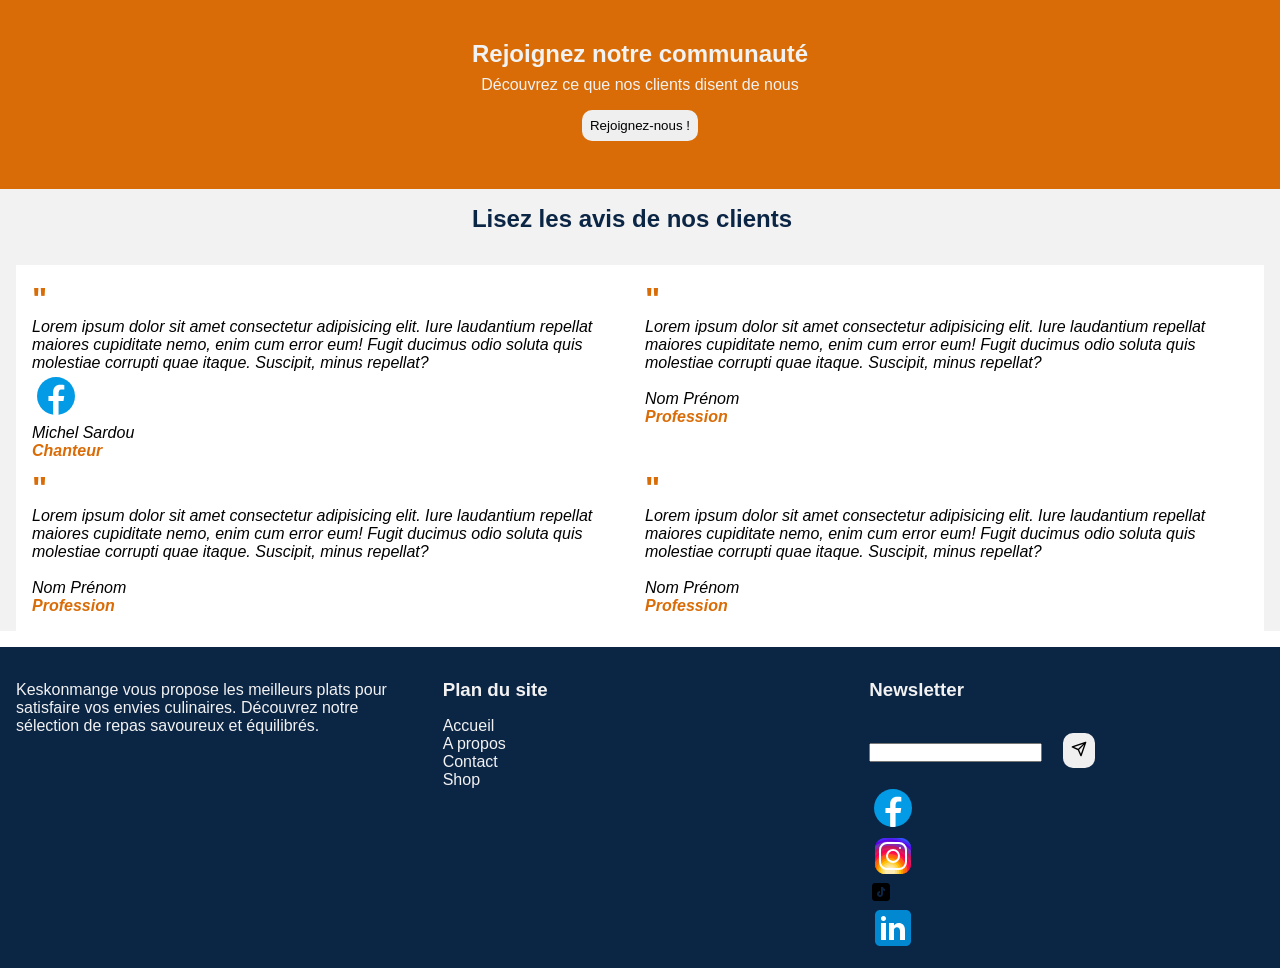
==== index.html @ 01a04233 "Ajout de la page contact" ====
<!doctype html>
<html lang="fr">
  <head>
    <meta charset="UTF-8" />
    <meta name="viewport" content="width=device-width, initial-scale=1.0" />
    <title>Contact</title>
    <link rel="stylesheet" href="style.css" />
  </head>
  <body>
    <section></section>
    <section class="banniere">
      <h2>Rejoignez notre communauté</h2>
      <p>Découvrez ce que nos clients disent de nous</p>
      <button>Rejoignez-nous !</button>
    </section>
    <section class="avisclients">
      <h2>Lisez les avis de nos clients</h2>
      <div class="temoignages">
        <section>
          <span>"</span>
          <p>
            Lorem ipsum dolor sit amet consectetur adipisicing elit. Iure
            laudantium repellat maiores cupiditate nemo, enim cum error eum!
            Fugit ducimus odio soluta quis molestiae corrupti quae itaque.
            Suscipit, minus repellat?
          </p>
          <img src="./Images/icons8-facebook.svg" alt="" />
          <p>Michel Sardou</p>
          <p class="profession">Chanteur</p>
        </section>
        <section>
          <span>"</span>
          <p>
            Lorem ipsum dolor sit amet consectetur adipisicing elit. Iure
            laudantium repellat maiores cupiditate nemo, enim cum error eum!
            Fugit ducimus odio soluta quis molestiae corrupti quae itaque.
            Suscipit, minus repellat?
          </p>
          <img src="" alt="" />
          <p>Nom Prénom</p>
          <p class="profession">Profession</p>
        </section>
        <section>
          <span>"</span>
          <p>
            Lorem ipsum dolor sit amet consectetur adipisicing elit. Iure
            laudantium repellat maiores cupiditate nemo, enim cum error eum!
            Fugit ducimus odio soluta quis molestiae corrupti quae itaque.
            Suscipit, minus repellat?
          </p>
          <img src="" alt="" />
          <p>Nom Prénom</p>
          <p class="profession">Profession</p>
        </section>
        <section>
          <span>"</span>
          <p>
            Lorem ipsum dolor sit amet consectetur adipisicing elit. Iure
            laudantium repellat maiores cupiditate nemo, enim cum error eum!
            Fugit ducimus odio soluta quis molestiae corrupti quae itaque.
            Suscipit, minus repellat?
          </p>
          <img src="" alt="" />
          <p>Nom Prénom</p>
          <p class="profession">Profession</p>
        </section>
      </div>
    </section>
    <footer>
      <div>
        <img src="" alt="" />
        <p>
          Keskonmange vous propose les meilleurs plats pour satisfaire vos
          envies culinaires. Découvrez notre sélection de repas savoureux et
          équilibrés.
        </p>
      </div>
      <div>
        <h3>Plan du site</h3>
        <ul>
          <li>Accueil</li>
          <li>A propos</li>
          <li>Contact</li>
          <li>Shop</li>
        </ul>
      </div>
      <div class="newsletter">
        <h3>Newsletter</h3>
        <input type="text" />
        <button>
          <svg
            xmlns="http://www.w3.org/2000/svg"
            width="16"
            height="16"
            fill="currentColor"
            class="s-icon s-icon-icon-send"
            viewBox="0 0 16 16"
          >
            <path
              fill-rule="evenodd"
              d="M15.328 1.294a.798.798 0 0 0-.034-.174c-.006-.02-.013-.046-.026-.066A.65.65 0 0 0 15.14.86a.648.648 0 0 0-.267-.153.567.567 0 0 0-.146-.027.338.338 0 0 0-.087-.013.478.478 0 0 0-.193.04h-.007c-.013.007-.02.007-.033.013L1.114 5.374a.66.66 0 0 0-.446.6.658.658 0 0 0 .393.633l5.78 2.567 2.56 5.766c.107.247.36.407.633.394a.668.668 0 0 0 .6-.447l4.667-13.333a.743.743 0 0 0 .033-.207c0-.02-.006-.04-.006-.053ZM12.12 2.94 7.188 7.874l-4.047-1.8 8.98-3.134Zm-2.187 9.927L8.128 8.814l4.96-4.96-3.154 9.013Z"
            />
          </svg>
        </button>
        <ul>
          <li>
            <img src="./Images/icons8-facebook.svg" alt="Logo Facebook" />
          </li>
          <li>
            <img src="./Images/icons8-instagram.svg" alt="Logo Instagram" />
          </li>
          <li><img src="./Images/icons8-tiktok.svg" alt="Logo Tiktok" /></li>
          <li>
            <img src="./Images/icons8-linkedin.svg" alt="Logo Linkedin" />
          </li>
        </ul>
      </div>
    </footer>
  </body>
</html>
---- style.css ----
:root {
  --primary: #0b2545;
  --secondary: #f2f2f2;
  --tertiary: #d96c06;
  --quator: #ffcfa2;
}

* {
  box-sizing: border-box;
  margin: 0;
  padding: 0;
  font-family: Arial, Helvetica, sans-serif;
  list-style: none;
}

/* Générique */

button {
  margin: 1rem;
  padding: 0.5rem;
  border: none;
  border-radius: 10px;
}

/* Bannière */

.banniere {
  background-color: var(--tertiary);
  padding: 2rem;
  text-align: center;
  color: var(--secondary);
  h2 {
    font-size: 1.5rem;
    font-weight: bold;
    padding: 0.5rem;
  }
}

/* Avis des clients */

.avisclients {
  background-color: var(--secondary);
  h2 {
    margin: 0 1rem 0 0;
    padding: 1rem;
    color: var(--primary);
    text-align: center;
  }
}

.temoignages {
  display: grid;
  grid-template-columns: repeat(2, 1fr);
  gap: 10px;
  padding: 1rem;
  margin: 1rem;
  background-color: white;
  p {
    font-style: italic;
  }
}

.profession {
  color: var(--tertiary);
  font-weight: bold;
}

span {
  color: var(--tertiary);
  font-size: 2rem;
  font-weight: bold;
}

/* Footer */

footer {
  display: grid;
  grid-template-columns: repeat(3, 1fr);
  background-color: var(--primary);
  color: var(--secondary);
  div {
    padding: 1rem;
  }
  h3 {
    padding: 1 rem;
    margin: 1rem 0;
  }
}

.newsletter {
  ul {
    li {
      display: flex;
      flex-direction: row;
    }
  }
}
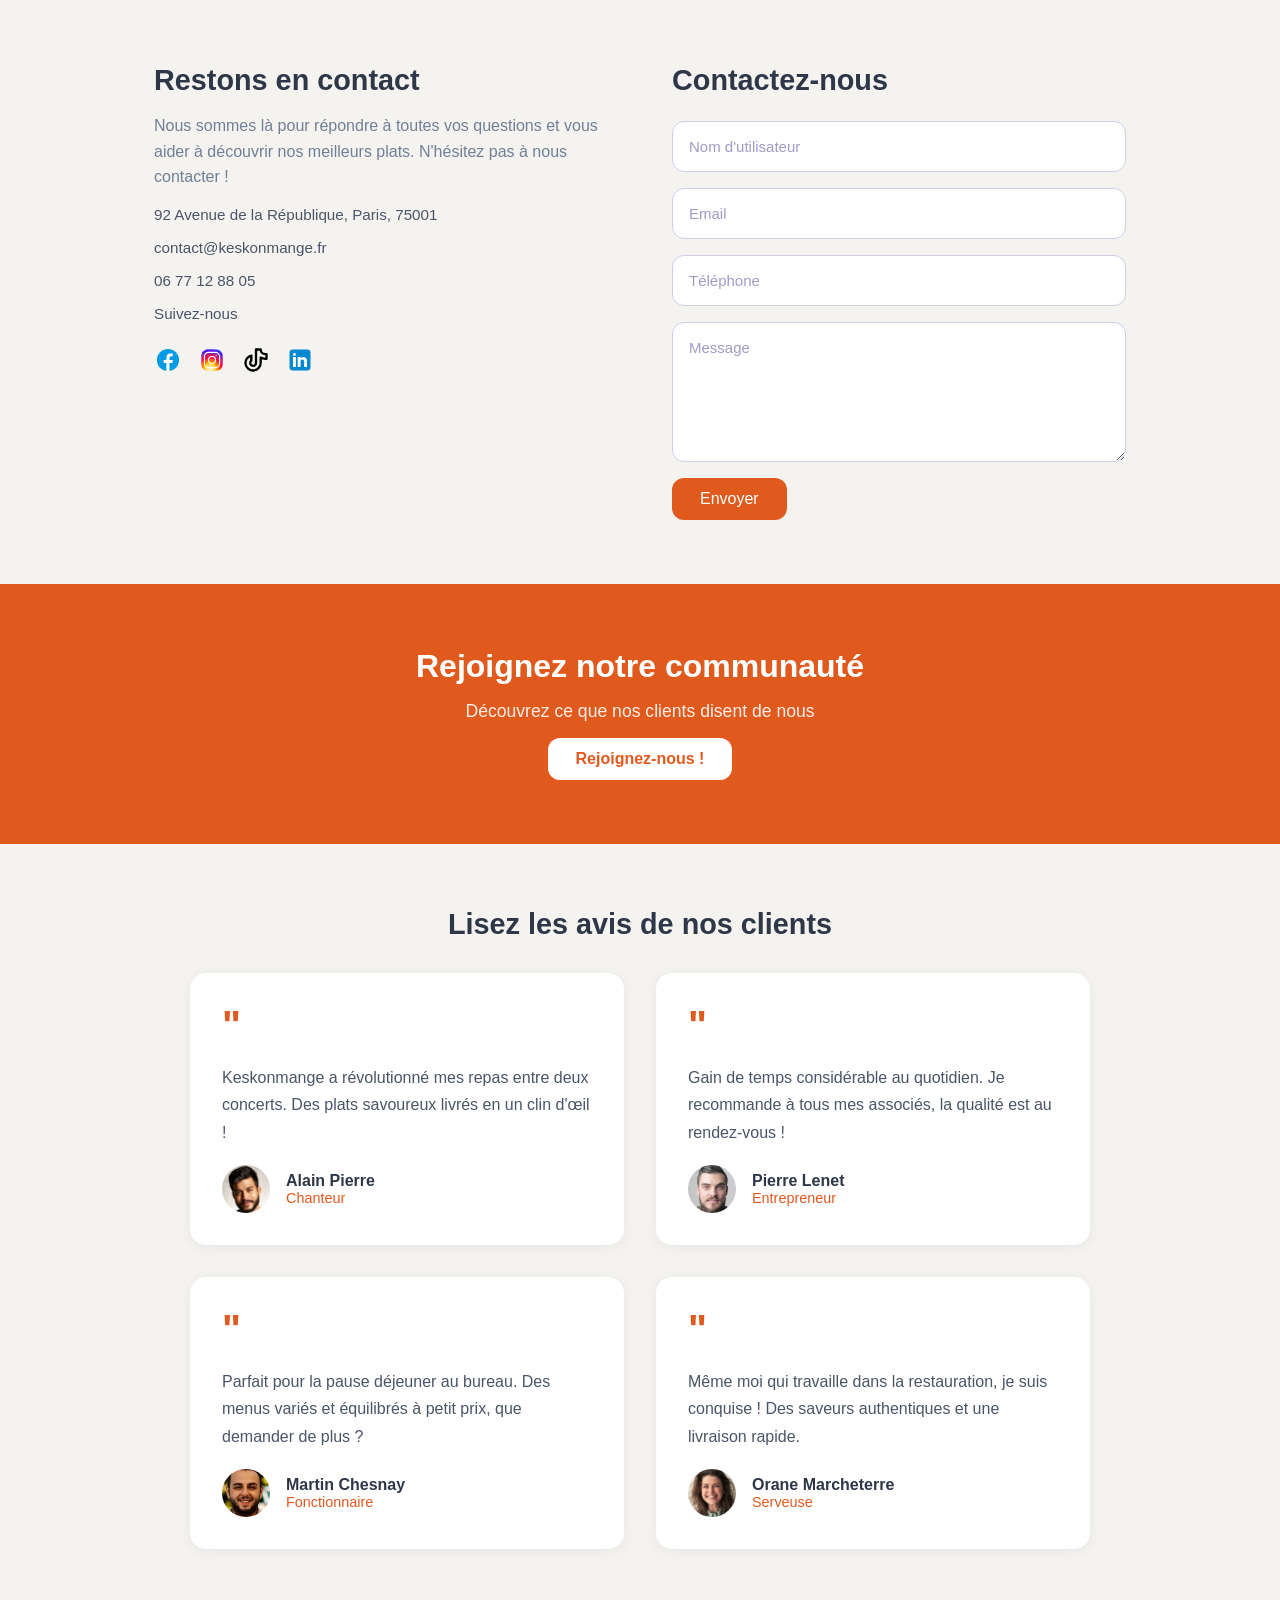
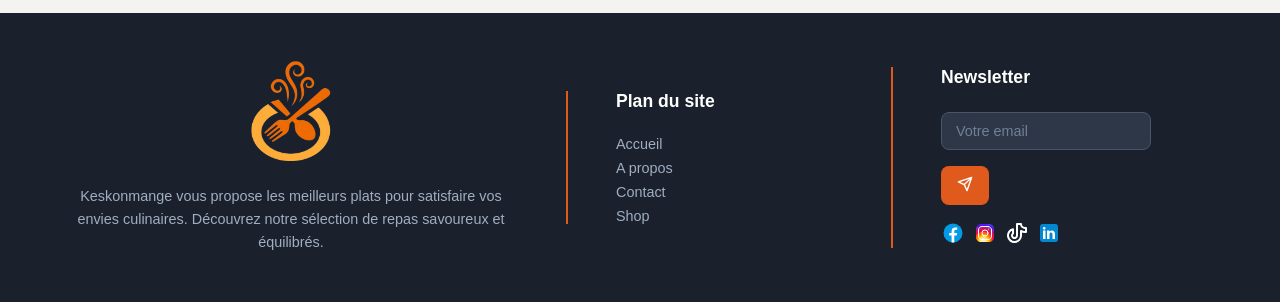
==== commit 58812d2a: "Add of contact page" ====
--- a/index.html
+++ b/index.html
@@ -7,74 +7,156 @@
     <link rel="stylesheet" href="style.css" />
   </head>
   <body>
-    <section></section>
+    <!-- ===== SECTION CONTACT ===== -->
+    <section>
+      <div class="contact">
+        <!-- Infos de contact -->
+        <div class="firstcontact">
+          <h2>Restons en contact</h2>
+          <p>
+            Nous sommes là pour répondre à toutes vos questions et vous aider à
+            découvrir nos meilleurs plats. N'hésitez pas à nous contacter !
+          </p>
+          <span>92 Avenue de la République, Paris, 75001</span>
+          <span>contact@keskonmange.fr</span>
+          <span>06 77 12 88 05</span>
+
+          <!-- Réseaux sociaux -->
+          <span>Suivez-nous</span>
+          <ul>
+            <li>
+              <img src="./Images/icons8-facebook.svg" alt="Logo Facebook" />
+            </li>
+            <li>
+              <img src="./Images/icons8-instagram.svg" alt="Logo Instagram" />
+            </li>
+            <li><img src="./Images/icons8-tiktok.svg" alt="Logo Tiktok" /></li>
+            <li>
+              <img src="./Images/icons8-linkedin.svg" alt="Logo Linkedin" />
+            </li>
+          </ul>
+        </div>
+
+        <!-- Formulaire de contact -->
+        <div class="secondcontact">
+          <h2>Contactez-nous</h2>
+          <form>
+            <input type="text" placeholder="Nom d'utilisateur" />
+            <input type="email" placeholder="Email" />
+            <input type="tel" placeholder="Téléphone" />
+            <textarea placeholder="Message"></textarea>
+            <button type="submit">Envoyer</button>
+          </form>
+        </div>
+      </div>
+    </section>
+
+    <!-- ===== BANNIÈRE CTA ===== -->
     <section class="banniere">
       <h2>Rejoignez notre communauté</h2>
       <p>Découvrez ce que nos clients disent de nous</p>
       <button>Rejoignez-nous !</button>
     </section>
+
+    <!-- ===== AVIS CLIENTS ===== -->
     <section class="avisclients">
       <h2>Lisez les avis de nos clients</h2>
+
       <div class="temoignages">
-        <section>
-          <span>"</span>
-          <p>
-            Lorem ipsum dolor sit amet consectetur adipisicing elit. Iure
-            laudantium repellat maiores cupiditate nemo, enim cum error eum!
-            Fugit ducimus odio soluta quis molestiae corrupti quae itaque.
-            Suscipit, minus repellat?
-          </p>
-          <img src="./Images/icons8-facebook.svg" alt="" />
-          <p>Michel Sardou</p>
-          <p class="profession">Chanteur</p>
-        </section>
-        <section>
-          <span>"</span>
-          <p>
-            Lorem ipsum dolor sit amet consectetur adipisicing elit. Iure
-            laudantium repellat maiores cupiditate nemo, enim cum error eum!
-            Fugit ducimus odio soluta quis molestiae corrupti quae itaque.
-            Suscipit, minus repellat?
-          </p>
-          <img src="" alt="" />
-          <p>Nom Prénom</p>
-          <p class="profession">Profession</p>
-        </section>
-        <section>
-          <span>"</span>
-          <p>
-            Lorem ipsum dolor sit amet consectetur adipisicing elit. Iure
-            laudantium repellat maiores cupiditate nemo, enim cum error eum!
-            Fugit ducimus odio soluta quis molestiae corrupti quae itaque.
-            Suscipit, minus repellat?
-          </p>
-          <img src="" alt="" />
-          <p>Nom Prénom</p>
-          <p class="profession">Profession</p>
-        </section>
-        <section>
-          <span>"</span>
-          <p>
-            Lorem ipsum dolor sit amet consectetur adipisicing elit. Iure
-            laudantium repellat maiores cupiditate nemo, enim cum error eum!
-            Fugit ducimus odio soluta quis molestiae corrupti quae itaque.
-            Suscipit, minus repellat?
-          </p>
-          <img src="" alt="" />
-          <p>Nom Prénom</p>
-          <p class="profession">Profession</p>
+        <!-- Carte 1 : sans auteur -->
+        <section class="carte-temoignage">
+          <span class="guillemet">"</span>
+          <p class="texte">
+            Keskonmange a révolutionné mes repas entre deux concerts. Des plats
+            savoureux livrés en un clin d'œil !
+          </p>
+          <div class="auteur">
+            <img
+              src="./Images/Alain Pierre.png"
+              alt="Portrait de Alain Pierre"
+            />
+            <div>
+              <p class="nom">Alain Pierre</p>
+              <p class="profession">Chanteur</p>
+            </div>
+          </div>
+        </section>
+
+        <!-- Carte 2 : sans auteur -->
+        <section class="carte-temoignage">
+          <span class="guillemet">"</span>
+          <p class="texte">
+            Gain de temps considérable au quotidien. Je recommande à tous mes
+            associés, la qualité est au rendez-vous !
+          </p>
+          <div class="auteur">
+            <img
+              src="./Images/Pierre Lenet.png"
+              alt="Portrait de Pierre Lene"
+            />
+            <div>
+              <p class="nom">Pierre Lenet</p>
+              <p class="profession">Entrepreneur</p>
+            </div>
+          </div>
+        </section>
+
+        <!-- Carte 3 : avec auteur -->
+        <section class="carte-temoignage">
+          <span class="guillemet">"</span>
+          <p class="texte">
+            Parfait pour la pause déjeuner au bureau. Des menus variés et
+            équilibrés à petit prix, que demander de plus ?
+          </p>
+          <div class="auteur">
+            <img
+              src="./Images/Martin Chesnay.png"
+              alt="Portrait de Martin Chesnay"
+            />
+            <div>
+              <p class="nom">Martin Chesnay</p>
+              <p class="profession">Fonctionnaire</p>
+            </div>
+          </div>
+        </section>
+
+        <!-- Carte 4 : avec auteur -->
+        <section class="carte-temoignage">
+          <span class="guillemet">"</span>
+          <p class="texte">
+            Même moi qui travaille dans la restauration, je suis conquise ! Des
+            saveurs authentiques et une livraison rapide.
+          </p>
+          <div class="auteur">
+            <img
+              src="./Images/Orane Marcheterre.png"
+              alt="Portrait de Orane Marcheterre"
+            />
+            <div>
+              <p class="nom">Orane Marcheterre</p>
+              <p class="profession">Serveuse</p>
+            </div>
+          </div>
         </section>
       </div>
     </section>
+
+    <!-- ===== FOOTER ===== -->
     <footer>
-      <div>
-        <img src="" alt="" />
+      <!-- Description du site -->
+      <div class="footer-logo">
+        <img
+          class="logo-footer"
+          src="./Images/Logo.png"
+          alt="Logo Keskonmange"
+        />
         <p>
           Keskonmange vous propose les meilleurs plats pour satisfaire vos
           envies culinaires. Découvrez notre sélection de repas savoureux et
           équilibrés.
         </p>
       </div>
+      <!-- Plan du site -->
       <div>
         <h3>Plan du site</h3>
         <ul>
@@ -84,16 +166,17 @@
           <li>Shop</li>
         </ul>
       </div>
+
+      <!-- Newsletter + réseaux sociaux -->
       <div class="newsletter">
         <h3>Newsletter</h3>
-        <input type="text" />
+        <input type="email" placeholder="Votre email" />
         <button>
           <svg
             xmlns="http://www.w3.org/2000/svg"
             width="16"
             height="16"
             fill="currentColor"
-            class="s-icon s-icon-icon-send"
             viewBox="0 0 16 16"
           >
             <path
@@ -102,6 +185,8 @@
             />
           </svg>
         </button>
+
+        <!-- Réseaux sociaux footer -->
         <ul>
           <li>
             <img src="./Images/icons8-facebook.svg" alt="Logo Facebook" />
--- a/style.css
+++ b/style.css
@@ -1,97 +1,404 @@
 :root {
-  --primary: #0b2545;
-  --secondary: #f2f2f2;
-  --tertiary: #d96c06;
-  --quator: #ffcfa2;
-}
-
+  --couleur-primaire: #e05a1e;
+  --couleur-primaire-hover: #c44d17;
+  --couleur-texte: #2d3748;
+  --couleur-texte-doux: #4a5568;
+  --couleur-texte-clair: #718096;
+  --couleur-fond: #f5f3ef;
+  --couleur-fond-dark: #1a202c;
+  --couleur-fond-dark2: #2d3748;
+  --couleur-bordure: #d0cce8;
+  --couleur-violet: #7b6fb0;
+  --couleur-violet-clair: #a09bc5;
+  --border-radius: 12px;
+  --transition: 0.2s;
+}
+
+/* ===== Initialisation ===== */
 * {
-  box-sizing: border-box;
   margin: 0;
   padding: 0;
-  font-family: Arial, Helvetica, sans-serif;
+  box-sizing: border-box;
+}
+
+body {
+  font-family: "Segoe UI", sans-serif;
+  background-color: var(--couleur-fond);
+  color: var(--couleur-texte);
+}
+
+/* ===== SECTION CONTACT ===== */
+.contact {
+  display: flex;
+  gap: 4rem;
+  padding: 4rem;
+  max-width: 1100px;
+  margin: 0 auto;
+}
+
+/* Infos de contact */
+.firstcontact {
+  display: flex;
+  flex-direction: column;
+  gap: 1rem;
+  flex: 1;
+}
+
+.firstcontact h2 {
+  font-size: 1.8rem;
+  color: var(--couleur-texte);
+}
+
+.firstcontact p {
+  color: var(--couleur-texte-clair);
+  line-height: 1.6;
+}
+
+.firstcontact span {
+  display: block;
+  color: var(--couleur-texte-doux);
+  font-size: 0.95rem;
+}
+
+/* Réseaux sociaux contact */
+.firstcontact ul {
+  display: flex;
+  gap: 1rem;
   list-style: none;
-}
-
-/* Générique */
-
-button {
-  margin: 1rem;
-  padding: 0.5rem;
+  margin-top: 0.5rem;
+}
+
+.firstcontact ul li img {
+  width: 28px;
+  height: 28px;
+  filter: none;
+  &:hover {
+    cursor: pointer;
+  }
+}
+
+/* Formulaire de contact */
+.secondcontact {
+  display: flex;
+  flex-direction: column;
+  gap: 1.5rem;
+  flex: 1;
+}
+
+.secondcontact h2 {
+  font-size: 1.8rem;
+  color: var(--couleur-texte);
+}
+
+.secondcontact form {
+  display: flex;
+  flex-direction: column;
+  gap: 1rem;
+}
+
+.secondcontact input,
+.secondcontact textarea {
+  border: 1.5px solid var(--couleur-bordure);
+  border-radius: var(--border-radius);
+  padding: 16px;
+  font-size: 15px;
+  color: var(--couleur-violet);
+  outline: none;
+  font-family: inherit;
+  background: white;
+}
+
+.secondcontact input::placeholder,
+.secondcontact textarea::placeholder {
+  color: var(--couleur-violet-clair);
+}
+
+.secondcontact input:focus,
+.secondcontact textarea:focus {
+  border-color: var(--couleur-violet-clair);
+}
+
+.secondcontact textarea {
+  height: 140px;
+  resize: vertical;
+}
+
+.secondcontact button[type="submit"] {
+  align-self: flex-start;
+  background-color: var(--couleur-primaire);
+  color: white;
   border: none;
-  border-radius: 10px;
-}
-
-/* Bannière */
-
+  border-radius: var(--border-radius);
+  padding: 12px 28px;
+  font-size: 1rem;
+  cursor: pointer;
+  transition: background var(--transition);
+}
+
+.secondcontact button[type="submit"]:hover {
+  background-color: var(--couleur-primaire-hover);
+}
+
+/* ===== BANNIÈRE communautyé ===== */
 .banniere {
-  background-color: var(--tertiary);
-  padding: 2rem;
+  background-color: var(--couleur-primaire);
+  color: white;
   text-align: center;
-  color: var(--secondary);
-  h2 {
-    font-size: 1.5rem;
-    font-weight: bold;
-    padding: 0.5rem;
-  }
-}
-
-/* Avis des clients */
-
+  padding: 4rem 2rem;
+  display: flex;
+  flex-direction: column;
+  align-items: center;
+  gap: 1rem;
+}
+
+.banniere h2 {
+  font-size: 2rem;
+}
+
+.banniere p {
+  font-size: 1.1rem;
+  opacity: 0.9;
+}
+
+.banniere button {
+  background: white;
+  color: var(--couleur-primaire);
+  border: none;
+  border-radius: var(--border-radius);
+  padding: 12px 28px;
+  font-size: 1rem;
+  font-weight: 600;
+  cursor: pointer;
+  transition: opacity var(--transition);
+}
+
+.banniere button:hover {
+  opacity: 0.9;
+}
+
+/* ===== AVIS CLIENTS ===== */
 .avisclients {
-  background-color: var(--secondary);
-  h2 {
-    margin: 0 1rem 0 0;
-    padding: 1rem;
-    color: var(--primary);
-    text-align: center;
-  }
-}
-
+  padding: 4rem 2rem;
+  text-align: center;
+}
+
+.avisclients h2 {
+  font-size: 1.8rem;
+  margin-bottom: 2rem;
+  color: var(--couleur-texte);
+}
+
+/* Grid des témoignages */
 .temoignages {
   display: grid;
   grid-template-columns: repeat(2, 1fr);
-  gap: 10px;
-  padding: 1rem;
-  margin: 1rem;
-  background-color: white;
-  p {
-    font-style: italic;
-  }
+  gap: 2rem;
+  max-width: 900px;
+  margin: 0 auto;
+  align-items: start;
+}
+
+.carte-temoignage {
+  background: white;
+  border-radius: 16px;
+  padding: 2rem;
+  display: flex;
+  flex-direction: column;
+  gap: 1.2rem;
+  box-shadow: 0 2px 12px rgba(0, 0, 0, 0.06);
+  text-align: left;
+}
+
+.guillemet {
+  font-size: 2.5rem;
+  color: var(--couleur-primaire);
+  font-weight: bold;
+  line-height: 1;
+}
+
+.texte {
+  color: var(--couleur-texte-doux);
+  font-size: 1rem;
+  line-height: 1.7;
+}
+
+/* Auteur */
+.auteur {
+  display: flex;
+  align-items: center;
+  gap: 1rem;
+}
+
+.auteur img {
+  width: 48px;
+  height: 48px;
+  border-radius: 50%;
+  object-fit: cover; /* ← recadre proprement l'image en cercle */
+  flex-shrink: 0;
+}
+
+.nom {
+  font-weight: 700;
+  color: var(--couleur-texte);
 }
 
 .profession {
-  color: var(--tertiary);
-  font-weight: bold;
-}
-
-span {
-  color: var(--tertiary);
-  font-size: 2rem;
-  font-weight: bold;
-}
-
-/* Footer */
-
+  color: var(--couleur-primaire);
+  font-size: 0.9rem;
+}
+
+/* ===== FOOTER ===== */
 footer {
-  display: grid;
-  grid-template-columns: repeat(3, 1fr);
-  background-color: var(--primary);
-  color: var(--secondary);
-  div {
-    padding: 1rem;
-  }
-  h3 {
-    padding: 1 rem;
-    margin: 1rem 0;
-  }
-}
-
+  background-color: var(--couleur-fond-dark);
+  color: #cbd5e0;
+  display: flex;
+  gap: 0;
+  padding: 3rem 4rem;
+  align-items: center;
+}
+
+footer div {
+  display: flex;
+  flex-direction: column;
+  gap: 1rem;
+  flex: 1;
+  padding-right: 3rem;
+  align-items: flex-start;
+}
+
+footer div + div {
+  border-left: 2px solid var(--couleur-primaire);
+  padding-left: 3rem;
+}
+
+/* Bloc logo : plus large et centré */
+.footer-logo {
+  flex: 2;
+  align-items: center;
+  text-align: center;
+}
+
+.footer-logo img {
+  width: 80px;
+  height: auto;
+  margin-bottom: 0.5rem;
+}
+
+.footer-logo p {
+  text-align: center;
+}
+
+footer h3 {
+  color: white;
+  font-size: 1.1rem;
+  margin-bottom: 0.5rem;
+}
+
+footer p {
+  font-size: 0.9rem;
+  line-height: 1.6;
+  color: #a0aec0;
+}
+
+/* Plan du site */
+footer ul {
+  list-style: none;
+  display: flex;
+  flex-direction: column;
+  gap: 0.5rem;
+}
+
+footer ul li {
+  color: #a0aec0;
+  font-size: 0.9rem;
+  cursor: pointer;
+  transition: color var(--transition);
+}
+
+footer ul li:hover {
+  color: white;
+}
+
+/* Newsletter */
 .newsletter {
-  ul {
-    li {
-      display: flex;
-      flex-direction: row;
-    }
-  }
-}
+  display: flex;
+  flex-direction: column;
+  gap: 1rem;
+}
+
+.newsletter input {
+  background: var(--couleur-fond-dark2);
+  border: 1px solid #4a5568;
+  border-radius: 8px;
+  padding: 10px 14px;
+  color: white;
+  font-size: 0.9rem;
+  outline: none;
+}
+
+.newsletter input::placeholder {
+  color: var(--couleur-texte-clair);
+}
+
+.newsletter button {
+  align-self: flex-start;
+  background-color: var(--couleur-primaire);
+  color: white;
+  border: none;
+  border-radius: 8px;
+  padding: 10px 16px;
+  cursor: pointer;
+  transition: background var(--transition);
+}
+
+.newsletter button:hover {
+  background-color: var(--couleur-primaire-hover);
+}
+
+/* Réseaux sociaux footer */
+.newsletter ul {
+  flex-direction: row;
+}
+
+.newsletter ul li img {
+  width: 24px;
+  height: 24px;
+  &:hover {
+    cursor: pointer;
+  }
+}
+
+.newsletter ul li img[alt="Logo Tiktok"] {
+  filter: brightness(0) invert(1);
+}
+
+/* ===== RESPONSIVE ===== */
+@media (max-width: 768px) {
+  .contact {
+    flex-direction: column;
+    padding: 2rem;
+  }
+
+  .temoignages {
+    grid-template-columns: 1fr;
+  }
+
+  footer {
+    flex-direction: column;
+    padding: 2rem;
+    align-items: stretch;
+  }
+
+  footer div + div {
+    border-left: 2px solid var(--couleur-primaire);
+    border-top: none;
+    padding-left: 1.5rem;
+    padding-top: 0;
+    margin-top: 1.5rem;
+  }
+
+  .footer-logo {
+    align-items: center;
+    padding-right: 0;
+  }
+}
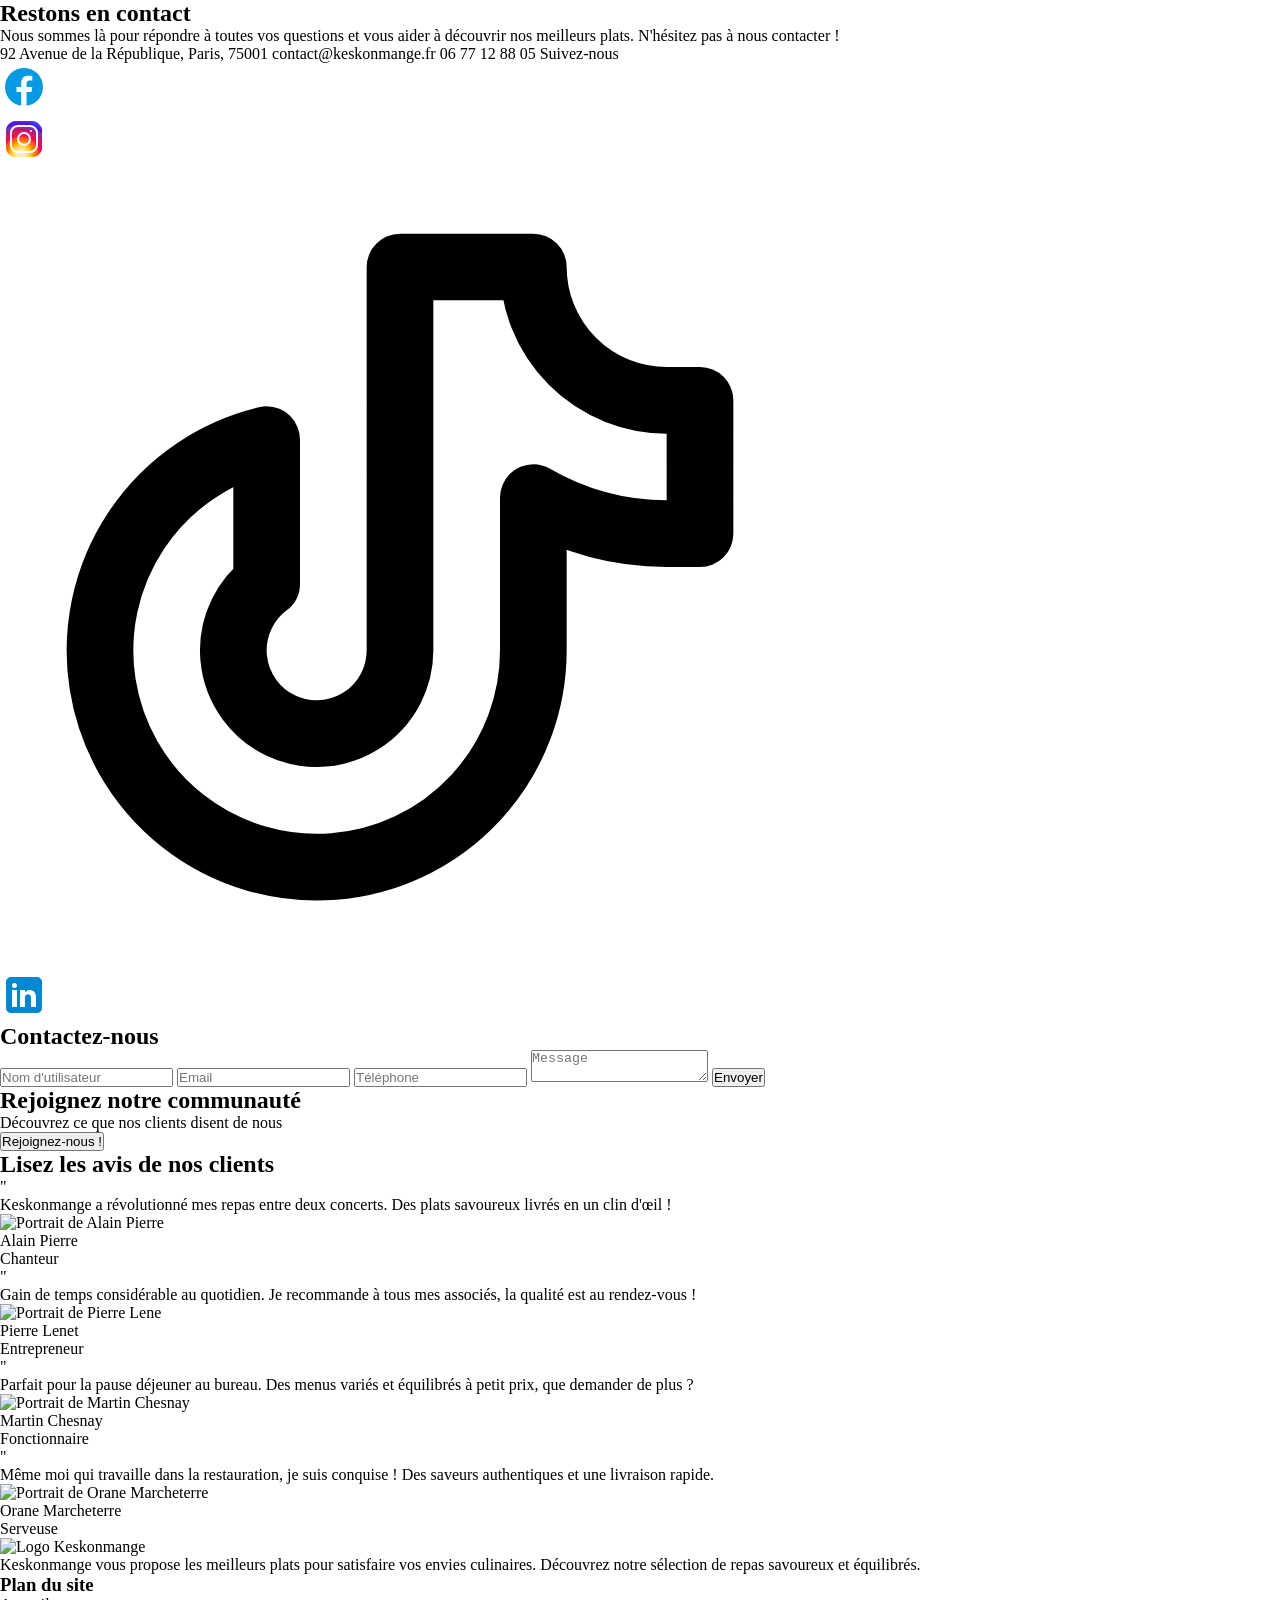
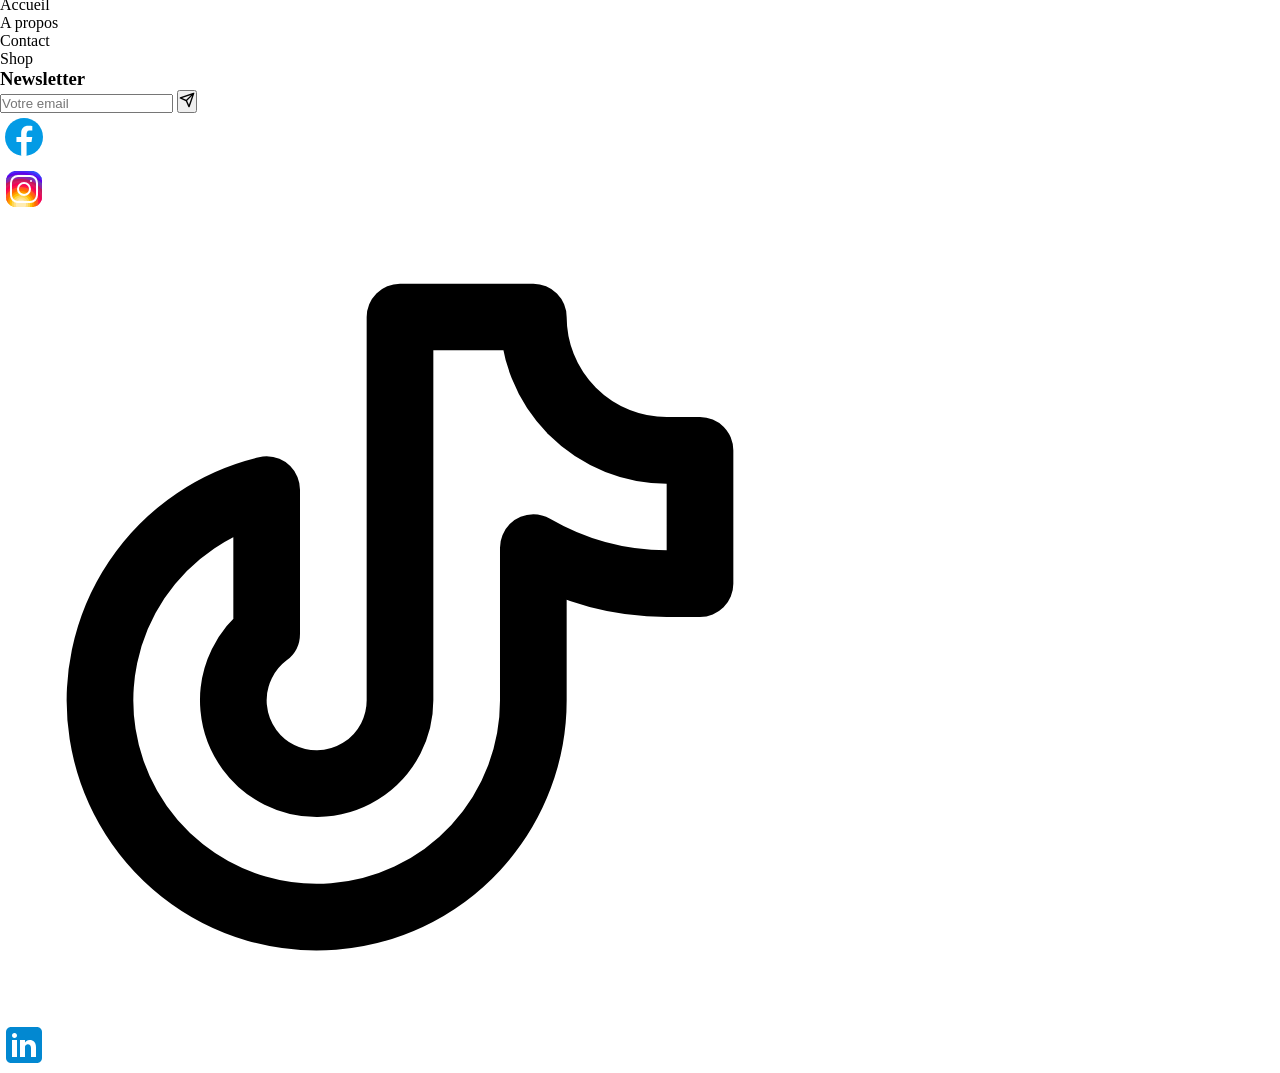
==== commit e2602798: "Mise à jour des assets pour la page contact et actualisation des chemins pour les images" ====
--- a/index.html
+++ b/index.html
@@ -25,14 +25,25 @@
           <span>Suivez-nous</span>
           <ul>
             <li>
-              <img src="./Images/icons8-facebook.svg" alt="Logo Facebook" />
-            </li>
-            <li>
-              <img src="./Images/icons8-instagram.svg" alt="Logo Instagram" />
-            </li>
-            <li><img src="./Images/icons8-tiktok.svg" alt="Logo Tiktok" /></li>
-            <li>
-              <img src="./Images/icons8-linkedin.svg" alt="Logo Linkedin" />
+              <img
+                src="./Assets/Image/icons8-facebook.svg"
+                alt="Logo Facebook"
+              />
+            </li>
+            <li>
+              <img
+                src="./Assets/Image/icons8-instagram.svg"
+                alt="Logo Instagram"
+              />
+            </li>
+            <li>
+              <img src="./Assets/Image/icons8-tiktok.svg" alt="Logo Tiktok" />
+            </li>
+            <li>
+              <img
+                src="./Assets/Image/icons8-linkedin.svg"
+                alt="Logo Linkedin"
+              />
             </li>
           </ul>
         </div>
@@ -72,7 +83,7 @@
           </p>
           <div class="auteur">
             <img
-              src="./Images/Alain Pierre.png"
+              src="./Assets/Image/Alain Pierre.png Pierre.png"
               alt="Portrait de Alain Pierre"
             />
             <div>
@@ -91,7 +102,7 @@
           </p>
           <div class="auteur">
             <img
-              src="./Images/Pierre Lenet.png"
+              src="./Assets/Images/Pierre Lenet.png"
               alt="Portrait de Pierre Lene"
             />
             <div>
@@ -110,7 +121,7 @@
           </p>
           <div class="auteur">
             <img
-              src="./Images/Martin Chesnay.png"
+              src="./Assets/Images/Martin Chesnay.png"
               alt="Portrait de Martin Chesnay"
             />
             <div>
@@ -129,7 +140,7 @@
           </p>
           <div class="auteur">
             <img
-              src="./Images/Orane Marcheterre.png"
+              src="./Assets/Images/Orane Marcheterre.png"
               alt="Portrait de Orane Marcheterre"
             />
             <div>
@@ -147,7 +158,7 @@
       <div class="footer-logo">
         <img
           class="logo-footer"
-          src="./Images/Logo.png"
+          src="./Assets/Images/Logo.png"
           alt="Logo Keskonmange"
         />
         <p>
@@ -189,14 +200,19 @@
         <!-- Réseaux sociaux footer -->
         <ul>
           <li>
-            <img src="./Images/icons8-facebook.svg" alt="Logo Facebook" />
-          </li>
-          <li>
-            <img src="./Images/icons8-instagram.svg" alt="Logo Instagram" />
-          </li>
-          <li><img src="./Images/icons8-tiktok.svg" alt="Logo Tiktok" /></li>
-          <li>
-            <img src="./Images/icons8-linkedin.svg" alt="Logo Linkedin" />
+            <img src="./Assets/Image/icons8-facebook.svg" alt="Logo Facebook" />
+          </li>
+          <li>
+            <img
+              src="./Assets/Image/icons8-instagram.svg"
+              alt="Logo Instagram"
+            />
+          </li>
+          <li>
+            <img src="./Assets/Image/icons8-tiktok.svg" alt="Logo Tiktok" />
+          </li>
+          <li>
+            <img src="./Assets/Image/icons8-linkedin.svg" alt="Logo Linkedin" />
           </li>
         </ul>
       </div>
--- a/style.css
+++ b/style.css
@@ -1,404 +1,31 @@
-:root {
-  --couleur-primaire: #e05a1e;
-  --couleur-primaire-hover: #c44d17;
-  --couleur-texte: #2d3748;
-  --couleur-texte-doux: #4a5568;
-  --couleur-texte-clair: #718096;
-  --couleur-fond: #f5f3ef;
-  --couleur-fond-dark: #1a202c;
-  --couleur-fond-dark2: #2d3748;
-  --couleur-bordure: #d0cce8;
-  --couleur-violet: #7b6fb0;
-  --couleur-violet-clair: #a09bc5;
-  --border-radius: 12px;
-  --transition: 0.2s;
+@font-face {
+    font-family: 'FredokaOne';
+    src: url('Assets/Fonts/FredokaOne-Regular.ttf') format('woff2');
 }
 
-/* ===== Initialisation ===== */
-* {
-  margin: 0;
-  padding: 0;
-  box-sizing: border-box;
+@font-face {
+    font-family: 'RobotoMono';
+    src: url('Assets/Fonts/RobotoMono-Regular.ttf') format('woff2');
 }
 
-body {
-  font-family: "Segoe UI", sans-serif;
-  background-color: var(--couleur-fond);
-  color: var(--couleur-texte);
+:root {
+    --main-font: 'FredokaOne';
+    --main-font-sans-serif: 'FredokaOne', sans-serif;
+    --second-font: 'RobotoMono';
+    --second-font-sans-serif: 'RobotoMono', sans-serif;
+    --primary: #0b2545;
+    --secondary: #f2f2f2;
+    --tertiary: #d96c06;
+    --quator: #ffcfa2;
+    --primary-background-color: #0b264680;
+    --secondary-background-color: #f2f2f280;
+    --tertiary-background-color: #db6d0680;
+    --quator-background-color: #ffcfa280;
+
 }
 
-/* ===== SECTION CONTACT ===== */
-.contact {
-  display: flex;
-  gap: 4rem;
-  padding: 4rem;
-  max-width: 1100px;
-  margin: 0 auto;
-}
 
-/* Infos de contact */
-.firstcontact {
-  display: flex;
-  flex-direction: column;
-  gap: 1rem;
-  flex: 1;
-}
-
-.firstcontact h2 {
-  font-size: 1.8rem;
-  color: var(--couleur-texte);
-}
-
-.firstcontact p {
-  color: var(--couleur-texte-clair);
-  line-height: 1.6;
-}
-
-.firstcontact span {
-  display: block;
-  color: var(--couleur-texte-doux);
-  font-size: 0.95rem;
-}
-
-/* Réseaux sociaux contact */
-.firstcontact ul {
-  display: flex;
-  gap: 1rem;
-  list-style: none;
-  margin-top: 0.5rem;
-}
-
-.firstcontact ul li img {
-  width: 28px;
-  height: 28px;
-  filter: none;
-  &:hover {
-    cursor: pointer;
-  }
-}
-
-/* Formulaire de contact */
-.secondcontact {
-  display: flex;
-  flex-direction: column;
-  gap: 1.5rem;
-  flex: 1;
-}
-
-.secondcontact h2 {
-  font-size: 1.8rem;
-  color: var(--couleur-texte);
-}
-
-.secondcontact form {
-  display: flex;
-  flex-direction: column;
-  gap: 1rem;
-}
-
-.secondcontact input,
-.secondcontact textarea {
-  border: 1.5px solid var(--couleur-bordure);
-  border-radius: var(--border-radius);
-  padding: 16px;
-  font-size: 15px;
-  color: var(--couleur-violet);
-  outline: none;
-  font-family: inherit;
-  background: white;
-}
-
-.secondcontact input::placeholder,
-.secondcontact textarea::placeholder {
-  color: var(--couleur-violet-clair);
-}
-
-.secondcontact input:focus,
-.secondcontact textarea:focus {
-  border-color: var(--couleur-violet-clair);
-}
-
-.secondcontact textarea {
-  height: 140px;
-  resize: vertical;
-}
-
-.secondcontact button[type="submit"] {
-  align-self: flex-start;
-  background-color: var(--couleur-primaire);
-  color: white;
-  border: none;
-  border-radius: var(--border-radius);
-  padding: 12px 28px;
-  font-size: 1rem;
-  cursor: pointer;
-  transition: background var(--transition);
-}
-
-.secondcontact button[type="submit"]:hover {
-  background-color: var(--couleur-primaire-hover);
-}
-
-/* ===== BANNIÈRE communautyé ===== */
-.banniere {
-  background-color: var(--couleur-primaire);
-  color: white;
-  text-align: center;
-  padding: 4rem 2rem;
-  display: flex;
-  flex-direction: column;
-  align-items: center;
-  gap: 1rem;
-}
-
-.banniere h2 {
-  font-size: 2rem;
-}
-
-.banniere p {
-  font-size: 1.1rem;
-  opacity: 0.9;
-}
-
-.banniere button {
-  background: white;
-  color: var(--couleur-primaire);
-  border: none;
-  border-radius: var(--border-radius);
-  padding: 12px 28px;
-  font-size: 1rem;
-  font-weight: 600;
-  cursor: pointer;
-  transition: opacity var(--transition);
-}
-
-.banniere button:hover {
-  opacity: 0.9;
-}
-
-/* ===== AVIS CLIENTS ===== */
-.avisclients {
-  padding: 4rem 2rem;
-  text-align: center;
-}
-
-.avisclients h2 {
-  font-size: 1.8rem;
-  margin-bottom: 2rem;
-  color: var(--couleur-texte);
-}
-
-/* Grid des témoignages */
-.temoignages {
-  display: grid;
-  grid-template-columns: repeat(2, 1fr);
-  gap: 2rem;
-  max-width: 900px;
-  margin: 0 auto;
-  align-items: start;
-}
-
-.carte-temoignage {
-  background: white;
-  border-radius: 16px;
-  padding: 2rem;
-  display: flex;
-  flex-direction: column;
-  gap: 1.2rem;
-  box-shadow: 0 2px 12px rgba(0, 0, 0, 0.06);
-  text-align: left;
-}
-
-.guillemet {
-  font-size: 2.5rem;
-  color: var(--couleur-primaire);
-  font-weight: bold;
-  line-height: 1;
-}
-
-.texte {
-  color: var(--couleur-texte-doux);
-  font-size: 1rem;
-  line-height: 1.7;
-}
-
-/* Auteur */
-.auteur {
-  display: flex;
-  align-items: center;
-  gap: 1rem;
-}
-
-.auteur img {
-  width: 48px;
-  height: 48px;
-  border-radius: 50%;
-  object-fit: cover; /* ← recadre proprement l'image en cercle */
-  flex-shrink: 0;
-}
-
-.nom {
-  font-weight: 700;
-  color: var(--couleur-texte);
-}
-
-.profession {
-  color: var(--couleur-primaire);
-  font-size: 0.9rem;
-}
-
-/* ===== FOOTER ===== */
-footer {
-  background-color: var(--couleur-fond-dark);
-  color: #cbd5e0;
-  display: flex;
-  gap: 0;
-  padding: 3rem 4rem;
-  align-items: center;
-}
-
-footer div {
-  display: flex;
-  flex-direction: column;
-  gap: 1rem;
-  flex: 1;
-  padding-right: 3rem;
-  align-items: flex-start;
-}
-
-footer div + div {
-  border-left: 2px solid var(--couleur-primaire);
-  padding-left: 3rem;
-}
-
-/* Bloc logo : plus large et centré */
-.footer-logo {
-  flex: 2;
-  align-items: center;
-  text-align: center;
-}
-
-.footer-logo img {
-  width: 80px;
-  height: auto;
-  margin-bottom: 0.5rem;
-}
-
-.footer-logo p {
-  text-align: center;
-}
-
-footer h3 {
-  color: white;
-  font-size: 1.1rem;
-  margin-bottom: 0.5rem;
-}
-
-footer p {
-  font-size: 0.9rem;
-  line-height: 1.6;
-  color: #a0aec0;
-}
-
-/* Plan du site */
-footer ul {
-  list-style: none;
-  display: flex;
-  flex-direction: column;
-  gap: 0.5rem;
-}
-
-footer ul li {
-  color: #a0aec0;
-  font-size: 0.9rem;
-  cursor: pointer;
-  transition: color var(--transition);
-}
-
-footer ul li:hover {
-  color: white;
-}
-
-/* Newsletter */
-.newsletter {
-  display: flex;
-  flex-direction: column;
-  gap: 1rem;
-}
-
-.newsletter input {
-  background: var(--couleur-fond-dark2);
-  border: 1px solid #4a5568;
-  border-radius: 8px;
-  padding: 10px 14px;
-  color: white;
-  font-size: 0.9rem;
-  outline: none;
-}
-
-.newsletter input::placeholder {
-  color: var(--couleur-texte-clair);
-}
-
-.newsletter button {
-  align-self: flex-start;
-  background-color: var(--couleur-primaire);
-  color: white;
-  border: none;
-  border-radius: 8px;
-  padding: 10px 16px;
-  cursor: pointer;
-  transition: background var(--transition);
-}
-
-.newsletter button:hover {
-  background-color: var(--couleur-primaire-hover);
-}
-
-/* Réseaux sociaux footer */
-.newsletter ul {
-  flex-direction: row;
-}
-
-.newsletter ul li img {
-  width: 24px;
-  height: 24px;
-  &:hover {
-    cursor: pointer;
-  }
-}
-
-.newsletter ul li img[alt="Logo Tiktok"] {
-  filter: brightness(0) invert(1);
-}
-
-/* ===== RESPONSIVE ===== */
-@media (max-width: 768px) {
-  .contact {
-    flex-direction: column;
-    padding: 2rem;
-  }
-
-  .temoignages {
-    grid-template-columns: 1fr;
-  }
-
-  footer {
-    flex-direction: column;
-    padding: 2rem;
-    align-items: stretch;
-  }
-
-  footer div + div {
-    border-left: 2px solid var(--couleur-primaire);
-    border-top: none;
-    padding-left: 1.5rem;
-    padding-top: 0;
-    margin-top: 1.5rem;
-  }
-
-  .footer-logo {
-    align-items: center;
-    padding-right: 0;
-  }
-}
+* {
+    margin: 0;
+    padding: 0;
+}
